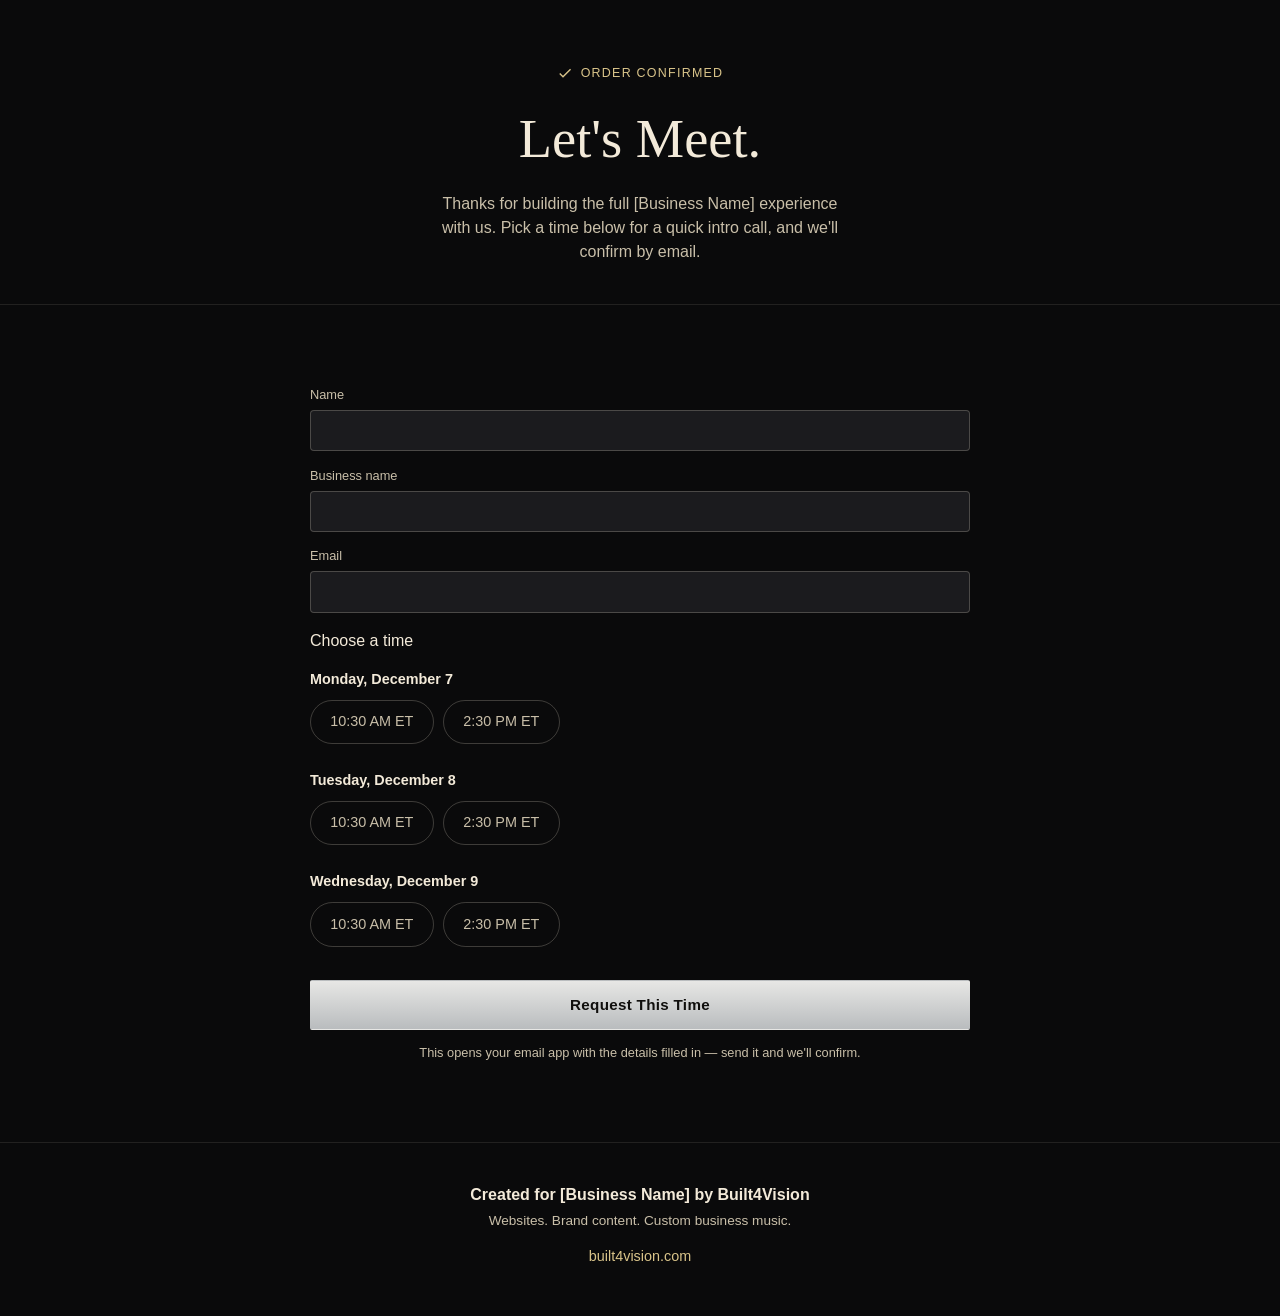
==== schedule/index.html @ f44d875c "Initial commit" ====
<!doctype html>
<html lang="en">
<head>
  <meta charset="UTF-8" />
  <meta name="viewport" content="width=device-width, initial-scale=1, viewport-fit=cover" />

  <title>Let's Meet — [Business Name]</title>
  <!-- Post-purchase page: kept out of search results and off the main nav on purpose. -->
  <meta name="robots" content="noindex, nofollow" />

  <link rel="icon" href="../favicon.svg" type="image/svg+xml" />
  <link rel="stylesheet" href="../css/style.css" />
</head>
<body>

  <a class="skip-link" href="#main">Skip to content</a>

  <!-- Set the Creative Growth Package Payment Link's "after payment" redirect to this page. -->
  <main id="main">
    <section class="thanks-hero">
      <div class="wrap wrap--narrow">
        <p class="thanks-hero__badge" data-animate>
          <svg class="icon" viewBox="0 0 24 24" aria-hidden="true"><path d="M9 16.2 4.8 12l-1.4 1.4L9 19 21 7l-1.4-1.4z"/></svg>
          Order Confirmed
        </p>
        <h1 class="thanks-hero__headline" data-animate>Let's Meet.</h1>
        <p class="thanks-hero__sub" data-animate>
          Thanks for building the full <span data-config="businessName">[Business Name]</span> experience with us.
          Pick a time below for a quick intro call, and we'll confirm by email.
        </p>
      </div>
    </section>

    <section class="section">
      <div class="wrap wrap--narrow">
        <form id="schedule-form">
          <div class="field">
            <label for="sf-name">Name</label>
            <input id="sf-name" name="name" type="text" required autocomplete="name" />
          </div>

          <div class="field">
            <label for="sf-business">Business name</label>
            <input id="sf-business" name="business" type="text" autocomplete="organization" />
          </div>

          <div class="field">
            <label for="sf-email">Email</label>
            <input id="sf-email" name="email" type="email" required autocomplete="email" />
          </div>

          <p class="section__subheading">Choose a time</p>
          <div class="slot-grid" id="slot-grid" aria-live="polite"></div>

          <button class="btn btn--primary btn--block" type="submit">Request This Time</button>
          <p class="schedule-note">This opens your email app with the details filled in — send it and we'll confirm.</p>
        </form>

        <div class="contact-panel__success" id="schedule-success" hidden>
          <svg class="icon icon--lg" viewBox="0 0 24 24" aria-hidden="true"><path d="M9 16.2 4.8 12l-1.4 1.4L9 19 21 7l-1.4-1.4z"/></svg>
          <h3>Almost there</h3>
          <p>Your email app should be open with a request for <strong id="schedule-success-time"></strong> — just hit send.</p>
        </div>
      </div>
    </section>
  </main>

  <footer class="footer">
    <div class="wrap">
      <p class="footer__made">Created for <span data-config="businessName">[Business Name]</span> by <span data-config="builtByName">Built4Vision</span></p>
      <p class="footer__tag">Websites. Brand content. Custom business music.</p>
      <a class="footer__link" data-config-href="builtByUrl" data-config="builtByUrlText" href="https://built4vision.com">built4vision.com</a>
    </div>
  </footer>

  <script src="../js/config.js"></script>
  <script src="../js/schedule.js"></script>
</body>
</html>
---- css/style.css ----
/* ==========================================================================
   RAZORS EDGE × BUILT4VISION — "New Place, Same Edge"
   Design system: black/charcoal foundation, warm cream text,
   restrained metallic accents, razor-line geometry. No clutter.

   This reads as a gift, not a landing page: a quiet cinematic hero,
   the story before the sale, and pricing only at the very end.
   ========================================================================== */

:root {
  /* Color */
  --bg: #0a0a0b;
  --bg-alt: #141416;
  --bg-panel: #1b1b1e;
  --line: rgba(243, 234, 217, 0.10);
  --line-strong: rgba(243, 234, 217, 0.22);
  --cream: #f3ead9;
  --cream-muted: #c9bfa9;
  --silver: #b9bcbe;
  --silver-bright: #e7e7e5;
  --accent: #d9c48a; /* restrained warm-metallic accent for highlights */
  --focus: #e7e2d8;

  /* Type — sans for UI/body, serif reserved for the emotional beats */
  --font-display: -apple-system, "Segoe UI", "Helvetica Neue", Arial, sans-serif;
  --font-body: -apple-system, "Segoe UI", Arial, sans-serif;
  --font-serif: Georgia, "Iowan Old Style", "Palatino Linotype", "Book Antiqua", "Times New Roman", serif;

  /* Layout */
  --wrap: 1120px;
  --wrap-narrow: 700px;
  --radius: 2px;
  --ease: cubic-bezier(0.22, 1, 0.36, 1);
}

* {
  box-sizing: border-box;
}

html {
  scroll-behavior: smooth;
  background: var(--bg);
  overflow-x: hidden;
}

@media (prefers-reduced-motion: reduce) {
  html {
    scroll-behavior: auto;
  }
  *, *::before, *::after {
    animation-duration: 0.001ms !important;
    animation-iteration-count: 1 !important;
    transition-duration: 0.001ms !important;
    scroll-behavior: auto !important;
  }
}

body {
  margin: 0;
  background: var(--bg);
  color: var(--cream);
  font-family: var(--font-body);
  line-height: 1.5;
  -webkit-font-smoothing: antialiased;
  overflow-x: hidden;
}

img {
  max-width: 100%;
  display: block;
}

.skip-link {
  position: absolute;
  left: -999px;
  top: 0;
  background: var(--cream);
  color: var(--bg);
  padding: 0.75rem 1rem;
  z-index: 100;
}
.skip-link:focus {
  left: 0;
}

.wrap {
  max-width: var(--wrap);
  margin: 0 auto;
  padding: 0 1.25rem;
}
.wrap--narrow {
  max-width: var(--wrap-narrow);
}

:focus-visible {
  outline: 2px solid var(--focus);
  outline-offset: 3px;
}

/* ==========================================================================
   ENTRANCE ANIMATION
   ========================================================================== */
[data-animate] {
  opacity: 0;
  transform: translateY(14px);
  transition: opacity 0.7s var(--ease), transform 0.7s var(--ease);
}
[data-animate].in-view {
  opacity: 1;
  transform: translateY(0);
}
@media (prefers-reduced-motion: reduce) {
  [data-animate] {
    opacity: 1;
    transform: none;
  }
}

/* ==========================================================================
   BUTTONS
   ========================================================================== */
.btn {
  display: inline-flex;
  align-items: center;
  justify-content: center;
  gap: 0.5rem;
  padding: 0.95rem 1.75rem;
  font-family: var(--font-display);
  font-weight: 700;
  font-size: 0.95rem;
  letter-spacing: 0.02em;
  text-decoration: none;
  border-radius: var(--radius);
  border: 1px solid transparent;
  cursor: pointer;
  transition: transform 0.2s var(--ease), background 0.2s var(--ease), border-color 0.2s var(--ease);
  -webkit-tap-highlight-color: transparent;
}
.btn:active {
  transform: scale(0.98);
}
.btn--primary {
  background: linear-gradient(180deg, var(--silver-bright), var(--silver));
  color: #100f0d;
}
.btn--primary:hover {
  background: var(--cream);
}
.btn--ghost {
  background: transparent;
  color: var(--cream);
  border-color: var(--line-strong);
}
.btn--ghost:hover {
  border-color: var(--cream);
}
.btn--block {
  display: flex;
  width: 100%;
}

/* ==========================================================================
   HERO — minimal, cinematic, no pricing
   ========================================================================== */
.hero {
  position: relative;
  min-height: 100svh;
  display: flex;
  align-items: center;
  padding: 2.5rem 0 3rem;
  overflow: hidden;
  background: var(--bg);
}

.hero__bg {
  position: absolute;
  inset: -10%;
  z-index: 0;
  background:
    repeating-linear-gradient(
      115deg,
      rgba(243, 234, 217, 0.035) 0px,
      rgba(243, 234, 217, 0.035) 1px,
      transparent 1px,
      transparent 68px
    ),
    radial-gradient(ellipse at 20% -10%, rgba(217, 196, 138, 0.14), transparent 55%),
    radial-gradient(ellipse at 85% 90%, rgba(217, 196, 138, 0.08), transparent 50%),
    linear-gradient(180deg, #0d0d0e 0%, var(--bg) 55%);
  animation: hero-drift 26s ease-in-out infinite alternate;
}
.hero__scrim {
  position: absolute;
  inset: 0;
  z-index: 0;
  background: radial-gradient(ellipse at 50% 40%, transparent 40%, rgba(0, 0, 0, 0.35) 100%);
}

@keyframes hero-drift {
  from { transform: translate3d(0, 0, 0) scale(1); }
  to { transform: translate3d(-1.5%, 1%, 0) scale(1.03); }
}
@media (prefers-reduced-motion: reduce) {
  .hero__bg {
    animation: none;
  }
}

.hero__inner {
  position: relative;
  z-index: 1;
  text-align: center;
  margin: 0 auto;
  max-width: 640px;
}

.wordmark {
  display: flex;
  align-items: center;
  justify-content: center;
  margin: 0 0 2.25rem;
}
.wordmark__logo-img {
  height: 28px;
  width: auto;
  margin: 0 auto;
}
.wordmark__text {
  font-family: var(--font-display);
  font-weight: 700;
  font-size: 0.8rem;
  letter-spacing: 0.3em;
  text-transform: uppercase;
  color: var(--cream-muted);
}

.hero__headline {
  font-family: var(--font-serif);
  font-weight: 400;
  font-style: normal;
  letter-spacing: -0.01em;
  font-size: clamp(2.6rem, 11vw, 4.6rem);
  line-height: 1.05;
  margin: 0 0 0.75rem;
  color: var(--cream);
  text-wrap: balance;
}

.hero__by {
  font-size: 0.85rem;
  letter-spacing: 0.03em;
  color: var(--cream-muted);
  margin: 0 0 2rem;
}

.hero__build {
  margin: 0 0 1.5rem;
  display: flex;
  flex-direction: column;
  gap: 0.5rem;
}
.hero__build p {
  font-size: clamp(0.95rem, 3vw, 1.1rem);
  color: var(--cream-muted);
  margin: 0;
}

.hero__turn {
  font-family: var(--font-serif);
  font-style: italic;
  font-size: clamp(1.2rem, 3.6vw, 1.5rem);
  color: var(--accent);
  margin: 0 0 2.25rem;
}

/* ==========================================================================
   RELEASE CARD — the player styled as a record release, not a widget
   ========================================================================== */
.release-card {
  display: flex;
  flex-direction: column;
  align-items: center;
}

.release-card__art {
  position: relative;
  width: min(88vw, 340px);
  aspect-ratio: 1 / 1;
  border-radius: 12px;
  overflow: hidden;
  box-shadow: 0 30px 60px -20px rgba(0, 0, 0, 0.75);
}
.release-card__art-bg {
  position: absolute;
  inset: 0;
  background:
    repeating-linear-gradient(
      120deg,
      rgba(243, 234, 217, 0.06) 0px,
      rgba(243, 234, 217, 0.06) 1px,
      transparent 1px,
      transparent 14px
    ),
    radial-gradient(ellipse at 30% 20%, rgba(217, 196, 138, 0.30), transparent 60%),
    linear-gradient(150deg, #201f1a 0%, #0c0c0d 70%);
}

.release-card__play {
  position: absolute;
  top: 50%;
  left: 50%;
  transform: translate(-50%, -50%);
  flex: none;
  width: 84px;
  height: 84px;
  border-radius: 50%;
  border: 1px solid rgba(243, 234, 217, 0.55);
  background: rgba(10, 10, 11, 0.5);
  backdrop-filter: blur(3px);
  color: var(--cream);
  display: flex;
  align-items: center;
  justify-content: center;
  cursor: pointer;
  transition: transform 0.2s var(--ease), background 0.2s var(--ease);
}
.release-card__play:hover {
  background: rgba(10, 10, 11, 0.72);
}
.release-card__play:active {
  transform: translate(-50%, -50%) scale(0.94);
}
.release-card__play .icon {
  width: 32px;
  height: 32px;
  fill: currentColor;
}
.release-card__play .icon--play {
  margin-left: 4px;
}

.release-card__meta {
  margin: 0 0 1.4rem;
  text-align: center;
}
.release-card__title {
  font-family: var(--font-display);
  font-weight: 800;
  font-size: clamp(1.4rem, 5.5vw, 2rem);
  letter-spacing: 0.01em;
  text-transform: uppercase;
  color: var(--cream);
  margin: 0.3rem 0 0;
}
.release-card__subtitle {
  font-size: 0.78rem;
  letter-spacing: 0.08em;
  text-transform: uppercase;
  color: var(--accent);
  margin: 0;
}

.release-card__controls {
  display: flex;
  align-items: center;
  gap: 0.9rem;
  margin-top: 1.6rem;
  width: 100%;
  max-width: 360px;
  opacity: 0.75;
  transition: opacity 0.2s var(--ease);
}
.release-card__controls:hover,
.release-card__controls:focus-within {
  opacity: 1;
}

.release-card__caption {
  font-size: 0.78rem;
  color: var(--cream-muted);
  margin: 1.1rem 0 0;
}

.player__restart {
  flex: none;
  width: 32px;
  height: 32px;
  border-radius: 50%;
  border: 1px solid var(--line-strong);
  background: transparent;
  color: var(--cream-muted);
  display: flex;
  align-items: center;
  justify-content: center;
  cursor: pointer;
}
.player__restart:hover {
  color: var(--cream);
  border-color: var(--cream);
}
.player__restart .icon {
  width: 15px;
  height: 15px;
  fill: currentColor;
}

.player__scrub {
  position: relative;
  flex: 1;
  min-width: 0;
}

.waveform {
  position: relative;
  height: 28px;
  display: flex;
  align-items: flex-end;
  pointer-events: none;
}
.waveform__layer {
  position: absolute;
  inset: 0;
  display: flex;
  align-items: flex-end;
  gap: 2px;
}
.waveform__layer span {
  flex: 1;
  min-width: 1.5px;
  border-radius: 1px;
}
.waveform__layer--base span {
  background: var(--line-strong);
}
.waveform__layer--progress {
  clip-path: inset(0 100% 0 0);
}
.waveform__layer--progress span {
  background: linear-gradient(180deg, var(--accent), var(--silver-bright));
}

.seek {
  position: absolute;
  inset: 0;
  width: 100%;
  height: 28px;
  margin: 0;
  opacity: 0;
  cursor: pointer;
}
.seek:focus-visible {
  opacity: 1;
  outline: 2px solid var(--focus);
}

.player__time {
  flex: none;
  font-variant-numeric: tabular-nums;
  font-size: 0.72rem;
  color: var(--cream-muted);
}
.player__time-sep {
  margin: 0 0.2rem;
  opacity: 0.6;
}

.player__volume {
  flex: none;
  display: flex;
  align-items: center;
  gap: 0.4rem;
}
.player__volume .icon--sm {
  width: 14px;
  height: 14px;
  fill: var(--cream-muted);
  flex: none;
}
.volume {
  width: 60px;
  accent-color: var(--silver-bright);
}

.player__fallback {
  margin: 1rem 0 0;
  font-size: 0.78rem;
  color: var(--cream-muted);
  text-align: center;
}
.player__fallback code {
  color: var(--accent);
}

.hero__scrollcue {
  position: absolute;
  left: 50%;
  bottom: 1.75rem;
  transform: translateX(-50%);
  z-index: 1;
  background: transparent;
  border: none;
  color: var(--cream-muted);
  cursor: pointer;
  padding: 0.5rem;
  animation: cue-bounce 2.2s ease-in-out infinite;
}
.hero__scrollcue:hover {
  color: var(--cream);
}
.hero__scrollcue .icon {
  width: 22px;
  height: 22px;
  fill: currentColor;
}
@keyframes cue-bounce {
  0%, 100% { transform: translateX(-50%) translateY(0); }
  50% { transform: translateX(-50%) translateY(6px); }
}
@media (prefers-reduced-motion: reduce) {
  .hero__scrollcue {
    animation: none;
  }
}

/* ==========================================================================
   SECTIONS (shared)
   ========================================================================== */
.section {
  padding: 5rem 0;
  border-top: 1px solid var(--line);
}
.section--alt {
  background: var(--bg-alt);
}
.section--trust {
  text-align: center;
  padding: 5.5rem 0;
}

.section__eyebrow {
  font-size: 0.78rem;
  letter-spacing: 0.08em;
  text-transform: uppercase;
  color: var(--accent);
  margin: 0 0 0.5rem;
  text-align: center;
}
.section__heading {
  font-family: var(--font-display);
  font-weight: 800;
  font-size: clamp(1.5rem, 4.5vw, 2.1rem);
  letter-spacing: -0.01em;
  margin: 0 0 1.75rem;
  color: var(--cream);
  text-align: center;
}

/* ==========================================================================
   STORY SECTION — told before the sale
   ========================================================================== */
.story-section {
  text-align: center;
}
.story-section .section__eyebrow {
  margin-bottom: 0.75rem;
}

.story-heading {
  font-family: var(--font-serif);
  font-weight: 400;
  font-size: clamp(2rem, 7vw, 2.75rem);
  color: var(--cream);
  margin: 0 0 2.5rem;
}

.story-checklist {
  list-style: none;
  margin: 0;
  padding: 0;
  display: inline-flex;
  flex-direction: column;
  gap: 1rem;
  text-align: left;
}
.story-checklist li {
  position: relative;
  padding-left: 1.9rem;
  font-size: clamp(1rem, 2.8vw, 1.2rem);
  color: var(--cream-muted);
  line-height: 1.4;
}
.story-checklist li::before {
  content: "\2713";
  position: absolute;
  left: 0;
  top: 0.05em;
  color: var(--accent);
  font-weight: 700;
}

.story-photo {
  /* Direct child of the unpadded .section, so 100% width already reaches
     the true edges — no negative margin needed (and none should be added,
     since that would overflow the viewport and cause horizontal scroll). */
  margin: 3.5rem 0;
  max-height: 460px;
  overflow: hidden;
}
.story-photo img {
  width: 100%;
  height: 100%;
  max-height: 460px;
  object-fit: cover;
  filter: saturate(0.92) contrast(1.03);
}

/* ==========================================================================
   VALIDATION MOMENT
   ========================================================================== */
.validate__choices {
  display: flex;
  flex-wrap: wrap;
  justify-content: center;
  gap: 1rem;
  margin-top: 2rem;
}
.validate__choice {
  display: inline-flex;
  align-items: center;
  gap: 0.6rem;
  background: var(--bg-panel);
  border: 1px solid var(--line-strong);
  color: var(--cream);
  font-family: var(--font-display);
  font-weight: 700;
  font-size: 0.95rem;
  padding: 0.85rem 1.6rem;
  border-radius: 999px;
  cursor: pointer;
  transition: border-color 0.2s var(--ease), transform 0.2s var(--ease);
}
.validate__choice:hover {
  border-color: var(--accent);
  transform: translateY(-1px);
}
.validate__choice span {
  font-size: 1.1rem;
}

.play-again {
  display: inline-flex;
  align-items: center;
  gap: 0.5rem;
  background: transparent;
  border: 1px solid var(--line-strong);
  color: var(--cream);
  font-family: var(--font-display);
  font-weight: 700;
  font-size: 0.85rem;
  letter-spacing: 0.02em;
  padding: 0.75rem 1.4rem;
  border-radius: 999px;
  cursor: pointer;
  transition: border-color 0.2s var(--ease);
}
.play-again:hover {
  border-color: var(--cream);
}
.play-again .icon--sm {
  width: 14px;
  height: 14px;
  fill: currentColor;
}

.mini-player {
  display: flex;
  flex-direction: column;
  align-items: center;
  margin-top: 3rem;
  padding: 2rem 1.5rem;
  border: 1px solid var(--line-strong);
  border-radius: 8px;
  background: var(--bg-panel);
}
.mini-player__eyebrow {
  font-size: 0.75rem;
  font-weight: 700;
  letter-spacing: 0.14em;
  text-transform: uppercase;
  color: var(--accent);
  margin: 0 0 1.5rem;
}
.mini-player__play {
  flex: none;
  width: 60px;
  height: 60px;
  border-radius: 50%;
  border: 1px solid var(--line-strong);
  background: linear-gradient(180deg, var(--silver-bright), var(--silver));
  color: #100f0d;
  display: flex;
  align-items: center;
  justify-content: center;
  cursor: pointer;
  transition: transform 0.2s var(--ease);
}
.mini-player__play:active {
  transform: scale(0.95);
}
.mini-player__play .icon {
  width: 22px;
  height: 22px;
  fill: currentColor;
}
.mini-player__play .icon--play {
  margin-left: 2px;
}
.mini-player__label {
  margin: 0.9rem 0 0;
  font-size: 0.85rem;
  color: var(--cream-muted);
  letter-spacing: 0.02em;
}

/* ==========================================================================
   VISION / MOCKUPS — show it, don't explain it
   ========================================================================== */
.mockup-grid {
  display: grid;
  grid-template-columns: 1fr;
  gap: 1.75rem;
  max-width: 980px;
  margin: 0 auto;
}
@media (min-width: 720px) {
  .mockup-grid {
    grid-template-columns: repeat(3, 1fr);
  }
}

.mockup {
  text-align: center;
}

.mockup__post {
  max-width: 280px;
  margin: 0 auto 1rem;
  background: #ffffff;
  color: #1a1a1a;
  border-radius: 10px;
  overflow: hidden;
  box-shadow: 0 20px 40px -20px rgba(0, 0, 0, 0.6);
  text-align: left;
}

.mockup__post-head {
  display: flex;
  align-items: center;
  gap: 0.55rem;
  padding: 0.6rem 0.75rem;
}
.mockup__post-avatar {
  flex: none;
  width: 26px;
  height: 26px;
  border-radius: 50%;
  background: linear-gradient(135deg, var(--accent), var(--silver));
}
.mockup__post-name {
  font-size: 0.8rem;
  font-weight: 700;
}

.mockup__post-media {
  position: relative;
  aspect-ratio: 1 / 1;
  background: #eee;
}
.mockup__post-media img {
  width: 100%;
  height: 100%;
  object-fit: cover;
  filter: saturate(0.95);
}
.mockup__post-media--empty {
  background: linear-gradient(160deg, #eee, #ddd);
}

.mockup__play {
  position: absolute;
  top: 50%;
  left: 50%;
  transform: translate(-50%, -50%);
  z-index: 1;
  width: 44px;
  height: 44px;
  border-radius: 50%;
  background: rgba(10, 10, 11, 0.5);
  border: 1px solid rgba(255, 255, 255, 0.5);
  color: #fff;
  display: flex;
  align-items: center;
  justify-content: center;
  font-size: 0.85rem;
  backdrop-filter: blur(2px);
}
.mockup__badge {
  position: absolute;
  top: 0.55rem;
  left: 0.55rem;
  z-index: 1;
  font-family: var(--font-display);
  font-weight: 700;
  font-size: 0.62rem;
  letter-spacing: 0.06em;
  text-transform: uppercase;
  color: #fff;
  background: rgba(10, 10, 11, 0.55);
  padding: 0.22rem 0.5rem;
  border-radius: 999px;
}

.mockup__post-actions {
  display: flex;
  gap: 0.75rem;
  padding: 0.6rem 0.75rem 0.3rem;
}
.mockup__post-actions svg {
  width: 20px;
  height: 20px;
  color: #1a1a1a;
}

.mockup__post-caption {
  font-size: 0.78rem;
  padding: 0 0.75rem 0.75rem;
  margin: 0;
  color: #333;
}
.mockup__post-caption strong {
  color: #1a1a1a;
}

.mockup__caption {
  font-size: 0.9rem;
  color: var(--cream-muted);
  max-width: 26ch;
  margin: 0 auto;
}

/* ==========================================================================
   TRUST + PIVOT
   ========================================================================== */
.trust__body {
  color: var(--cream-muted);
  font-size: 1.05rem;
  max-width: 56ch;
  margin: 0 auto;
}

.pivot-line {
  font-family: var(--font-serif);
  font-style: italic;
  font-size: clamp(1.3rem, 4.2vw, 1.9rem);
  color: var(--cream);
  max-width: 26ch;
  margin: 2.5rem auto 0;
  line-height: 1.3;
}
.pivot-line--tight {
  margin-top: 1.5rem;
}

.trust__by {
  font-family: var(--font-display);
  font-weight: 700;
  font-size: 0.85rem;
  letter-spacing: 0.1em;
  text-transform: uppercase;
  color: var(--cream-muted);
  margin: 2rem 0 0;
}

/* ==========================================================================
   OFFERS
   ========================================================================== */
.offers {
  display: grid;
  grid-template-columns: 1fr;
  gap: 1.25rem;
}
@media (min-width: 800px) {
  .offers {
    grid-template-columns: 1.15fr 0.85fr;
    align-items: start;
  }
}

.offer {
  background: var(--bg-panel);
  border: 1px solid var(--line);
  border-radius: 6px;
  padding: 1.75rem;
  position: relative;
}
.offer--primary {
  border-color: rgba(217, 196, 138, 0.45);
  background: linear-gradient(180deg, #1d1c17, var(--bg-panel));
}
.offer__badge {
  position: absolute;
  top: -12px;
  left: 1.75rem;
  background: var(--accent);
  color: #100f0d;
  font-family: var(--font-display);
  font-weight: 700;
  font-size: 0.72rem;
  letter-spacing: 0.06em;
  text-transform: uppercase;
  padding: 0.3rem 0.7rem;
  border-radius: 2px;
}
.offer__name {
  font-family: var(--font-display);
  font-size: 1.2rem;
  margin: 0.5rem 0 0.75rem;
  color: var(--cream);
}
.offer__price {
  margin: 0 0 1.25rem;
}
.offer__price-amount {
  font-family: var(--font-display);
  font-weight: 800;
  font-size: 2.1rem;
  color: var(--cream);
}
.offer__price-term {
  font-size: 0.9rem;
  color: var(--cream-muted);
  margin-left: 0.25rem;
}
.offer__list {
  list-style: none;
  margin: 0 0 1.5rem;
  padding: 0;
}
.offer__list li {
  padding: 0.5rem 0;
  border-top: 1px solid var(--line);
  font-size: 0.92rem;
  color: var(--cream-muted);
}
.offer__list li:first-child {
  border-top: none;
}

.offer__list--check li {
  position: relative;
  padding: 0.45rem 0 0.45rem 1.7rem;
  border-top: none;
}
.offer__list--check li::before {
  content: "\2713";
  position: absolute;
  left: 0;
  top: 0.5rem;
  color: var(--accent);
  font-weight: 700;
}

.offer__note {
  text-align: center;
  font-size: 0.8rem;
  color: var(--cream-muted);
  margin: 0.75rem 0 0;
}
.offer__pay {
  margin-top: 0.9rem;
  display: flex;
  flex-wrap: wrap;
  gap: 0.6rem;
  justify-content: center;
  font-size: 0.78rem;
}
.offer__pay a,
.offer__pay span {
  color: var(--cream-muted);
  text-decoration: none;
  border: 1px solid var(--line);
  border-radius: 999px;
  padding: 0.3rem 0.75rem;
}
.offer__pay a {
  color: var(--accent);
  border-color: rgba(217, 196, 138, 0.35);
}
.offer__pay span {
  opacity: 0.6;
}

/* ==========================================================================
   CONTACT PANEL
   ========================================================================== */
.contact-panel {
  position: fixed;
  inset: 0;
  z-index: 50;
  display: flex;
  align-items: flex-end;
}
.contact-panel[hidden] {
  display: none;
}
.contact-panel__backdrop {
  position: absolute;
  inset: 0;
  background: rgba(4, 4, 4, 0.72);
}
.contact-panel__sheet {
  position: relative;
  width: 100%;
  max-height: 92vh;
  overflow-y: auto;
  margin: 0 auto;
  background: var(--bg-alt);
  border-top: 1px solid var(--line-strong);
  border-radius: 12px 12px 0 0;
  padding: 1.75rem 1.5rem 2rem;
}
@media (min-width: 640px) {
  .contact-panel {
    align-items: center;
  }
  .contact-panel__sheet {
    max-width: 480px;
    border-radius: 8px;
    border: 1px solid var(--line-strong);
  }
}

.contact-panel__close {
  position: absolute;
  top: 1rem;
  right: 1rem;
  width: 36px;
  height: 36px;
  border-radius: 50%;
  border: 1px solid var(--line-strong);
  background: transparent;
  color: var(--cream-muted);
  display: flex;
  align-items: center;
  justify-content: center;
  cursor: pointer;
}
.contact-panel__close .icon {
  width: 16px;
  height: 16px;
  fill: currentColor;
}

.contact-panel__content h2 {
  font-family: var(--font-display);
  margin: 0 0 0.35rem;
  font-size: 1.4rem;
}
.contact-panel__sub {
  color: var(--cream-muted);
  font-size: 0.9rem;
  margin: 0 0 1.25rem;
}

.field {
  margin-bottom: 0.9rem;
}
.field-row {
  display: grid;
  grid-template-columns: 1fr 1fr;
  gap: 0.75rem;
}
label {
  display: block;
  font-size: 0.8rem;
  color: var(--cream-muted);
  margin-bottom: 0.35rem;
}
input,
select,
textarea {
  width: 100%;
  background: var(--bg-panel);
  border: 1px solid var(--line-strong);
  border-radius: 4px;
  padding: 0.7rem 0.8rem;
  color: var(--cream);
  font-size: 0.95rem;
  font-family: var(--font-body);
}
input:focus,
select:focus,
textarea:focus {
  border-color: var(--accent);
}
textarea {
  resize: vertical;
}

.contact-panel__success {
  text-align: center;
  padding: 1.5rem 0 0.5rem;
}
.contact-panel__success .icon--lg {
  width: 40px;
  height: 40px;
  fill: var(--accent);
  margin-bottom: 0.75rem;
}
.contact-panel__success h3 {
  margin: 0 0 0.4rem;
  font-family: var(--font-display);
}
.contact-panel__success p {
  color: var(--cream-muted);
  margin: 0;
}

/* ==========================================================================
   FOOTER
   ========================================================================== */
.footer {
  border-top: 1px solid var(--line);
  padding: 2.5rem 0 3rem;
  text-align: center;
}
.footer__made {
  margin: 0 0 0.25rem;
  font-family: var(--font-display);
  font-weight: 700;
  color: var(--cream);
}
.footer__tag {
  margin: 0 0 0.75rem;
  font-size: 0.85rem;
  color: var(--cream-muted);
}
.footer__link {
  color: var(--accent);
  text-decoration: none;
  font-size: 0.9rem;
}
.footer__link:hover {
  text-decoration: underline;
}
.footer__link--email {
  display: block;
  margin-top: 0.3rem;
  color: var(--cream-muted);
}

/* ==========================================================================
   ICONS (base)
   ========================================================================== */
.icon {
  width: 20px;
  height: 20px;
}
.icon[hidden] {
  display: none;
}

/* ==========================================================================
   THANK-YOU PAGE — post-purchase deliverables
   ========================================================================== */
.thanks-hero {
  padding: 4rem 0 2.5rem;
  text-align: center;
}
.thanks-hero__badge {
  display: inline-flex;
  align-items: center;
  gap: 0.5rem;
  font-size: 0.78rem;
  letter-spacing: 0.1em;
  text-transform: uppercase;
  color: var(--accent);
  margin: 0 0 1rem;
}
.thanks-hero__badge .icon {
  width: 16px;
  height: 16px;
  fill: var(--accent);
}
.thanks-hero__headline {
  font-family: var(--font-serif);
  font-weight: 400;
  font-size: clamp(2.4rem, 8vw, 3.4rem);
  color: var(--cream);
  margin: 0 0 0.75rem;
  text-wrap: balance;
}
.thanks-hero__sub {
  font-size: 1rem;
  color: var(--cream-muted);
  max-width: 46ch;
  margin: 0 auto;
}

.deliverables {
  display: flex;
  flex-direction: column;
  gap: 1rem;
  max-width: var(--wrap-narrow);
  margin: 0 auto;
}

.deliverable {
  background: var(--bg-panel);
  border: 1px solid var(--line);
  border-radius: 6px;
  padding: 1.5rem;
  display: flex;
  flex-wrap: wrap;
  align-items: center;
  justify-content: space-between;
  gap: 1rem;
}
.deliverable__text {
  flex: 1;
  min-width: 220px;
}
.deliverable__title {
  font-family: var(--font-display);
  font-weight: 700;
  font-size: 1.02rem;
  color: var(--cream);
  margin: 0 0 0.3rem;
}
.deliverable__desc {
  font-size: 0.88rem;
  color: var(--cream-muted);
  margin: 0;
}
.deliverable__action {
  flex: none;
}
.deliverable__pending {
  font-size: 0.8rem;
  color: var(--cream-muted);
  border: 1px solid var(--line-strong);
  border-radius: 999px;
  padding: 0.5rem 1rem;
  opacity: 0.75;
}

.rights-note {
  max-width: var(--wrap-narrow);
  margin: 2.5rem auto 0;
  padding: 1.5rem;
  border-left: 2px solid var(--accent);
  background: var(--bg-panel);
  font-size: 0.9rem;
  color: var(--cream-muted);
  line-height: 1.6;
}
.rights-note strong {
  color: var(--cream);
}

.thanks-support {
  text-align: center;
  margin-top: 3rem;
  font-size: 0.9rem;
  color: var(--cream-muted);
}
.thanks-support a {
  color: var(--accent);
}

/* ==========================================================================
   SCHEDULE PAGE — proposed-time picker
   ========================================================================== */
.slot-grid {
  display: flex;
  flex-direction: column;
  gap: 1.25rem;
  margin: 0 0 1.75rem;
}

.slot-day__label {
  font-family: var(--font-display);
  font-weight: 700;
  font-size: 0.9rem;
  color: var(--cream);
  margin: 0 0 0.6rem;
}

.slot-day__options {
  display: flex;
  flex-wrap: wrap;
  gap: 0.6rem;
}

.slot-option {
  position: relative;
  display: inline-flex;
  align-items: center;
  border: 1px solid var(--line-strong);
  border-radius: 999px;
  padding: 0.65rem 1.2rem;
  font-size: 0.9rem;
  color: var(--cream-muted);
  cursor: pointer;
  transition: border-color 0.2s var(--ease), color 0.2s var(--ease), background 0.2s var(--ease);
}
.slot-option input {
  position: absolute;
  opacity: 0;
  width: 1px;
  height: 1px;
}
.slot-option:has(input:checked) {
  border-color: var(--accent);
  color: var(--cream);
  background: rgba(217, 196, 138, 0.1);
}
.slot-option:has(input:focus-visible) {
  outline: 2px solid var(--focus);
  outline-offset: 2px;
}

.slot-empty {
  color: var(--cream-muted);
  font-size: 0.9rem;
}

.schedule-note {
  text-align: center;
  font-size: 0.8rem;
  color: var(--cream-muted);
  margin: 0.85rem 0 0;
}
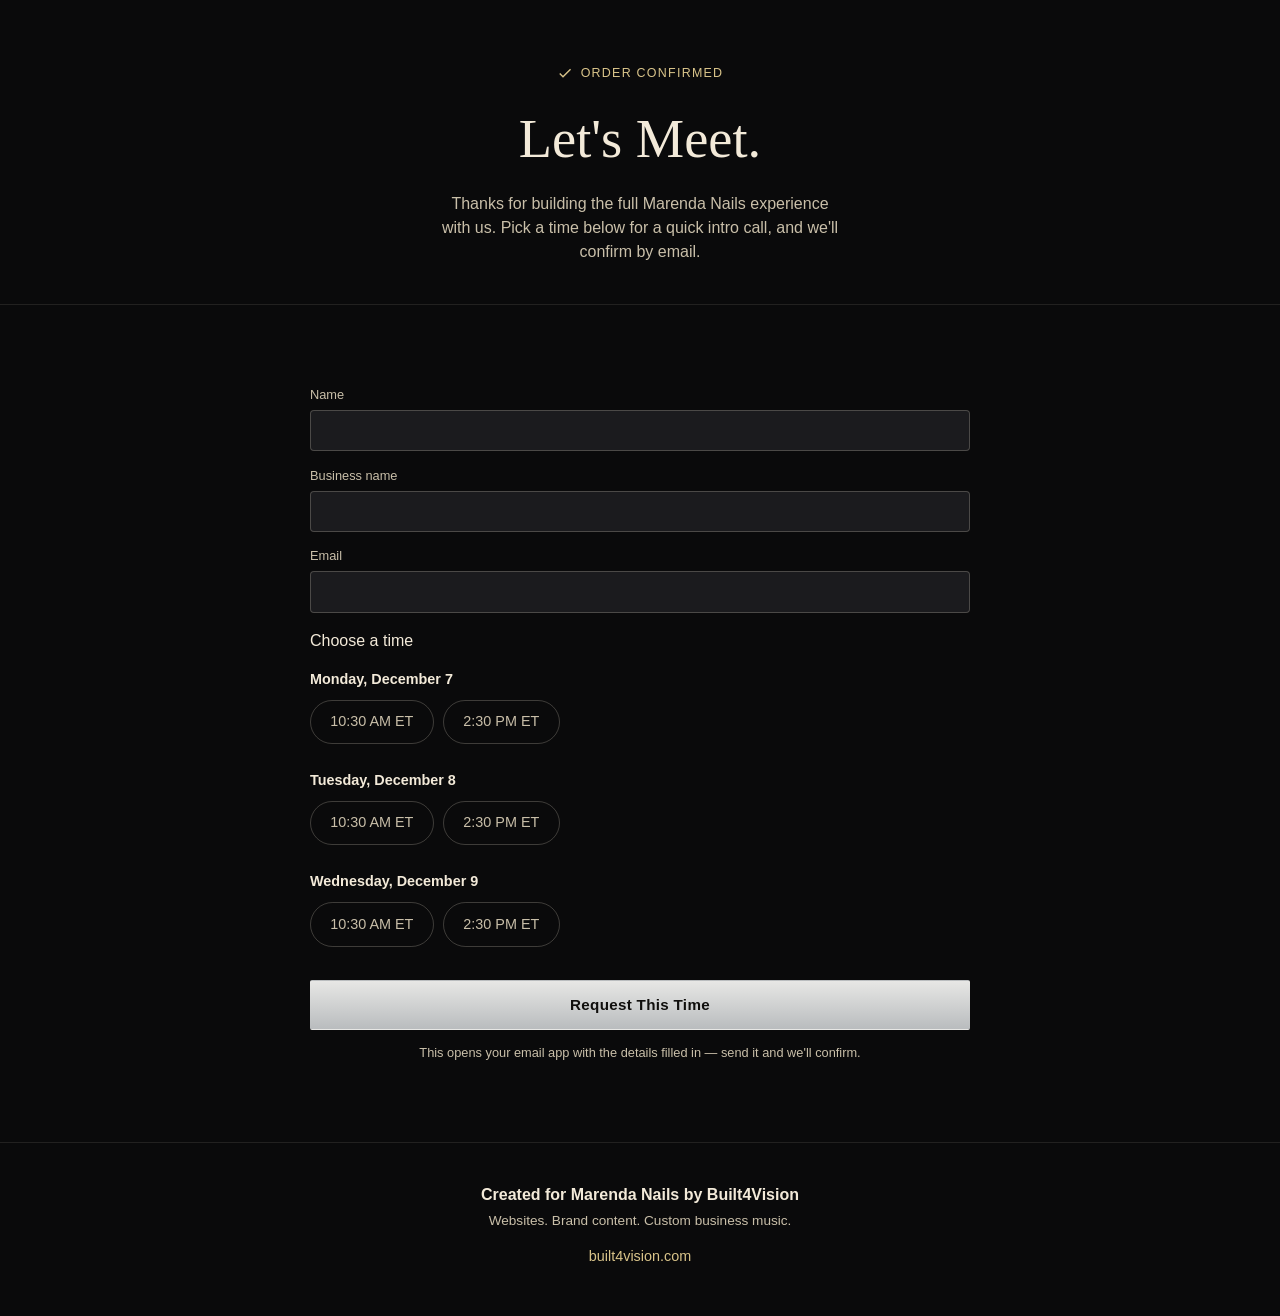
==== commit e10b699c: "Personalize landing page for Marenda Nails Fill in CONFIG (business name, song title, Lincoln NC loc" ====
--- a/schedule/index.html
+++ b/schedule/index.html
@@ -4,7 +4,7 @@
   <meta charset="UTF-8" />
   <meta name="viewport" content="width=device-width, initial-scale=1, viewport-fit=cover" />
 
-  <title>Let's Meet — [Business Name]</title>
+  <title>Let's Meet — Marenda Nails</title>
   <!-- Post-purchase page: kept out of search results and off the main nav on purpose. -->
   <meta name="robots" content="noindex, nofollow" />
 
@@ -25,7 +25,7 @@
         </p>
         <h1 class="thanks-hero__headline" data-animate>Let's Meet.</h1>
         <p class="thanks-hero__sub" data-animate>
-          Thanks for building the full <span data-config="businessName">[Business Name]</span> experience with us.
+          Thanks for building the full <span data-config="businessName">Marenda Nails</span> experience with us.
           Pick a time below for a quick intro call, and we'll confirm by email.
         </p>
       </div>
@@ -67,7 +67,7 @@
 
   <footer class="footer">
     <div class="wrap">
-      <p class="footer__made">Created for <span data-config="businessName">[Business Name]</span> by <span data-config="builtByName">Built4Vision</span></p>
+      <p class="footer__made">Created for <span data-config="businessName">Marenda Nails</span> by <span data-config="builtByName">Built4Vision</span></p>
       <p class="footer__tag">Websites. Brand content. Custom business music.</p>
       <a class="footer__link" data-config-href="builtByUrl" data-config="builtByUrlText" href="https://built4vision.com">built4vision.com</a>
     </div>
